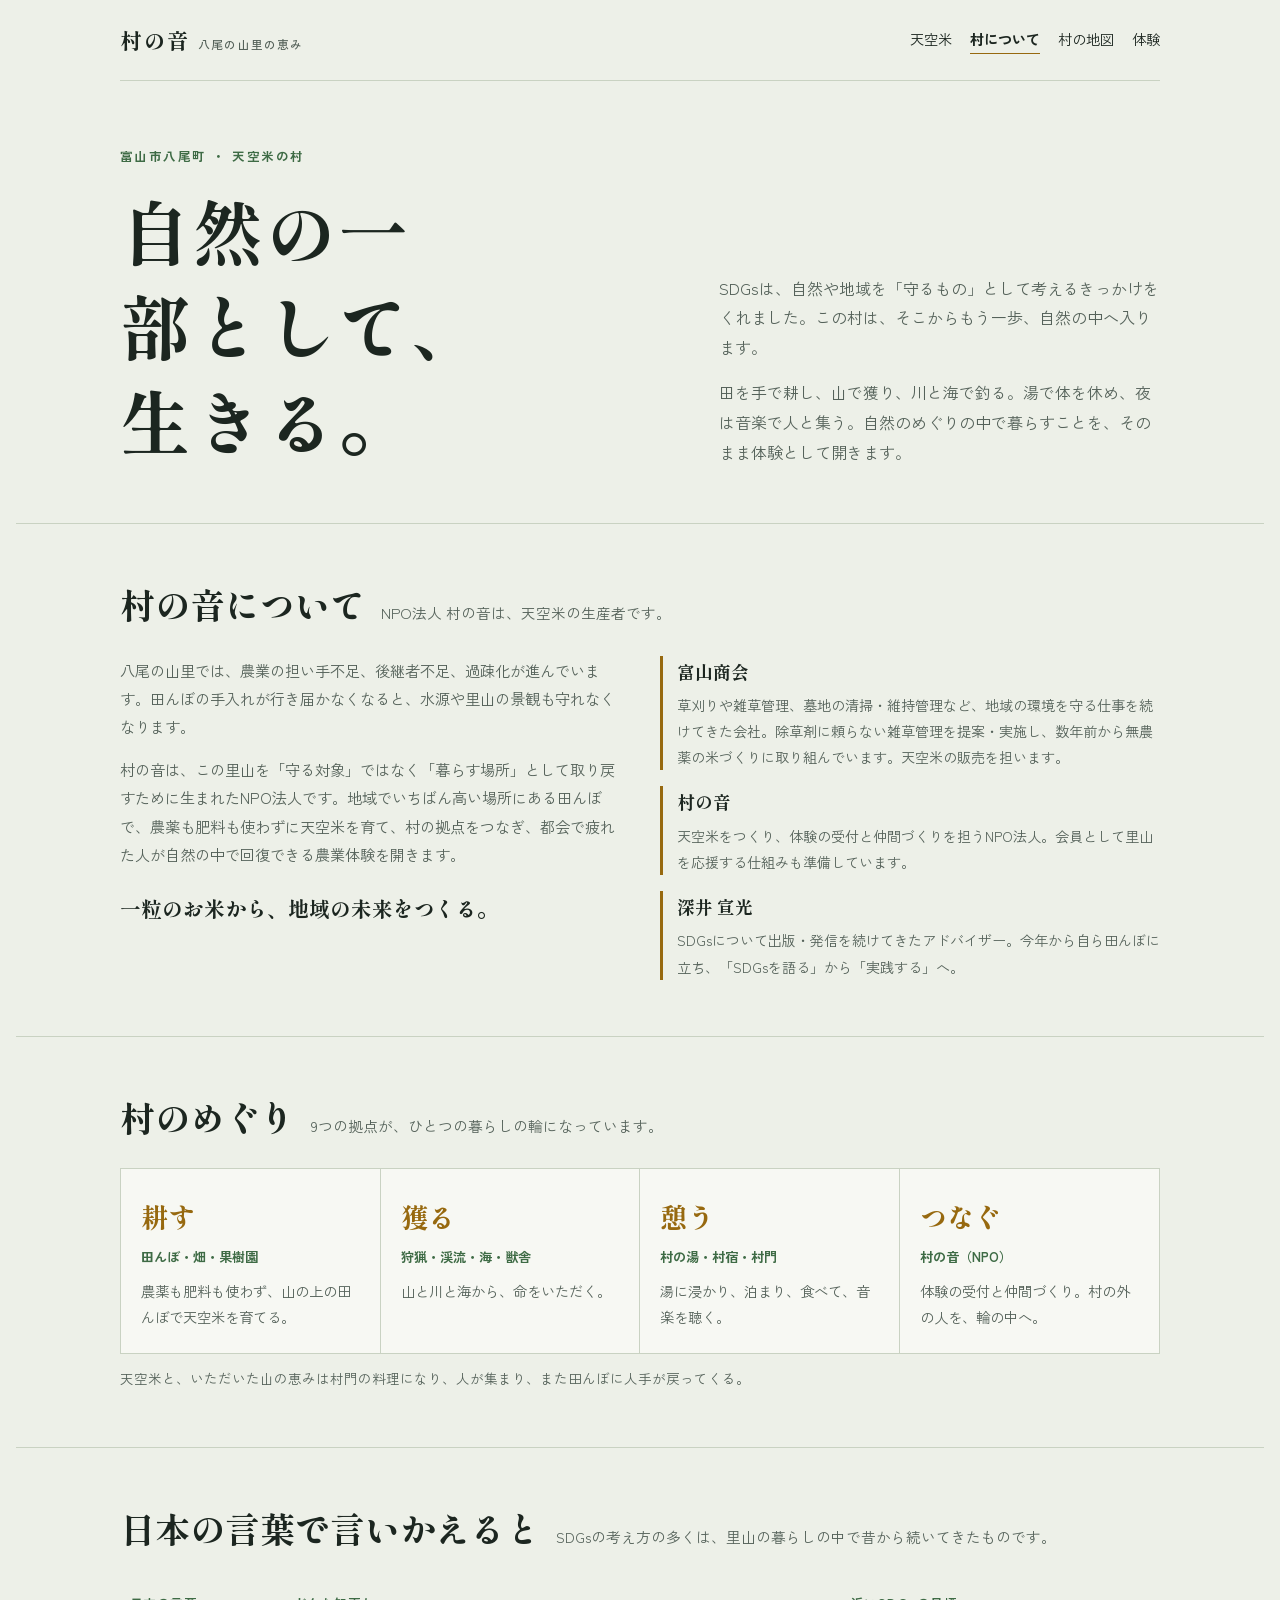
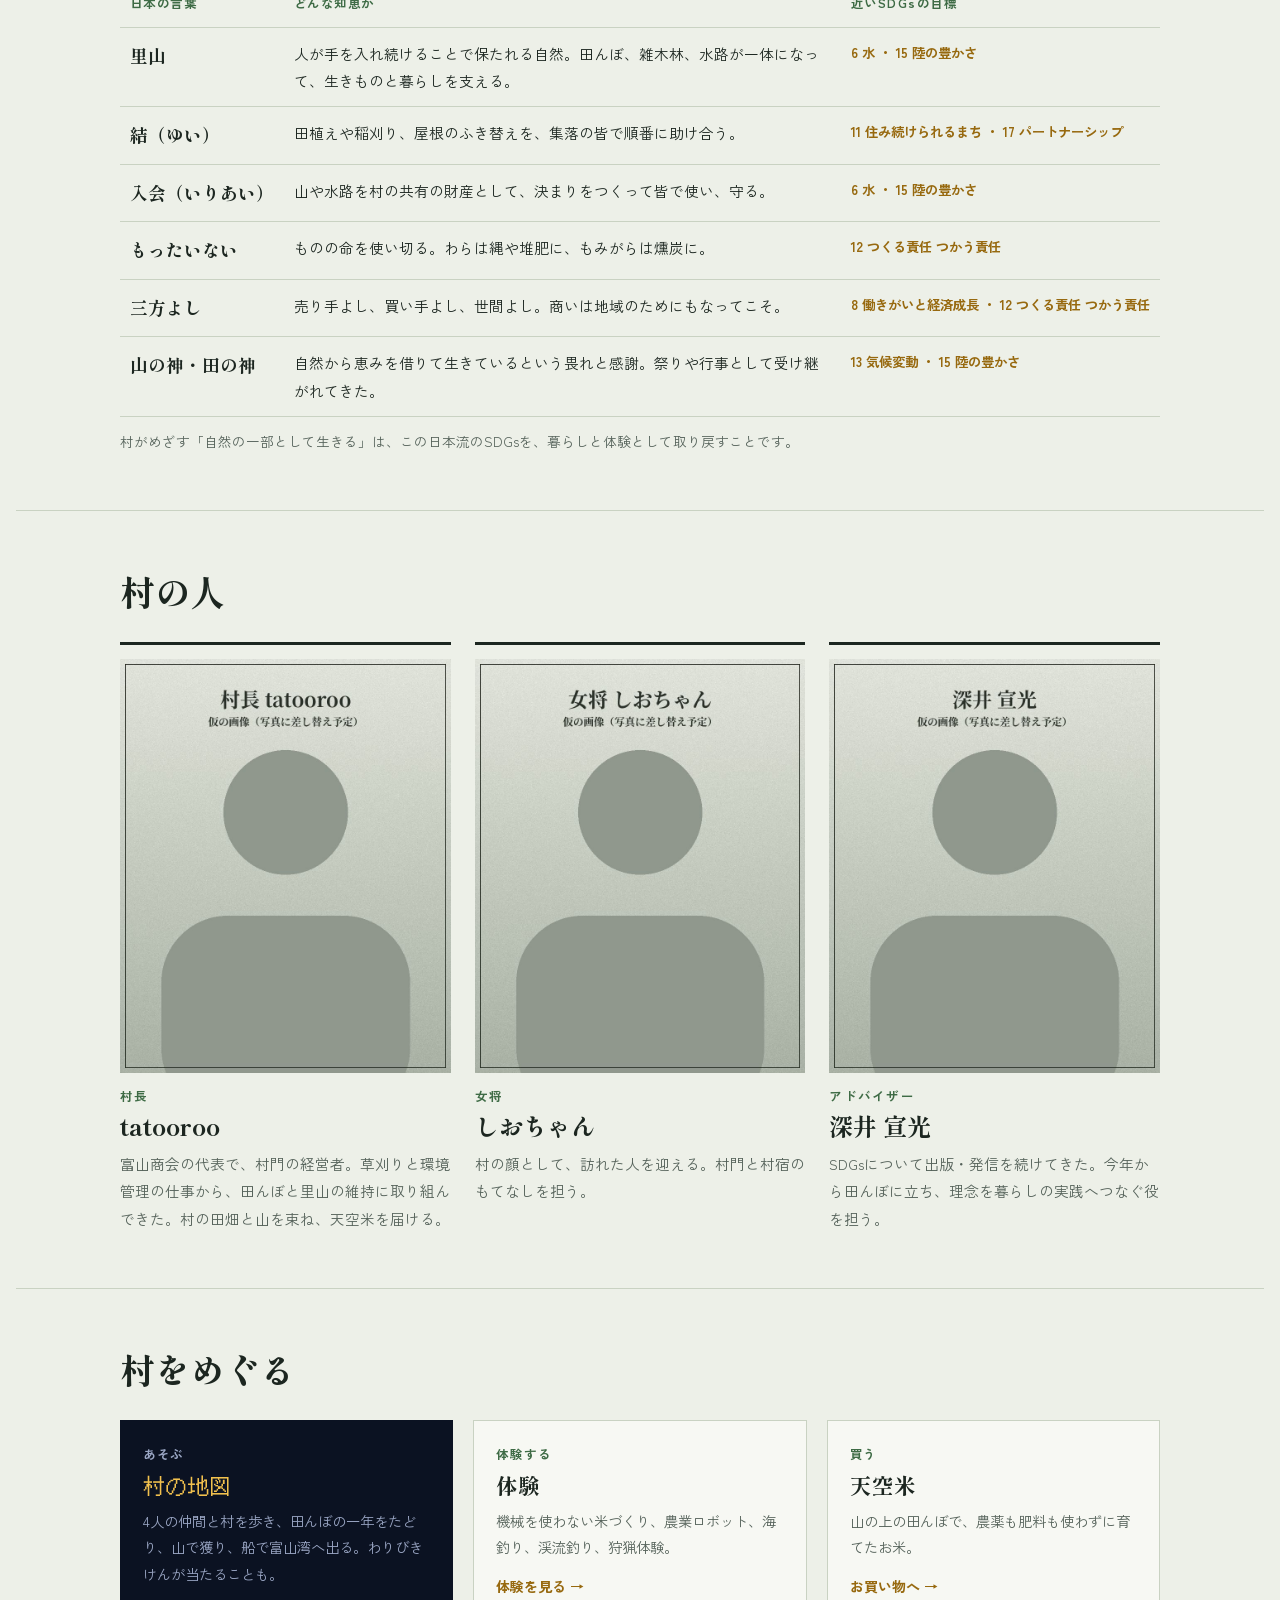
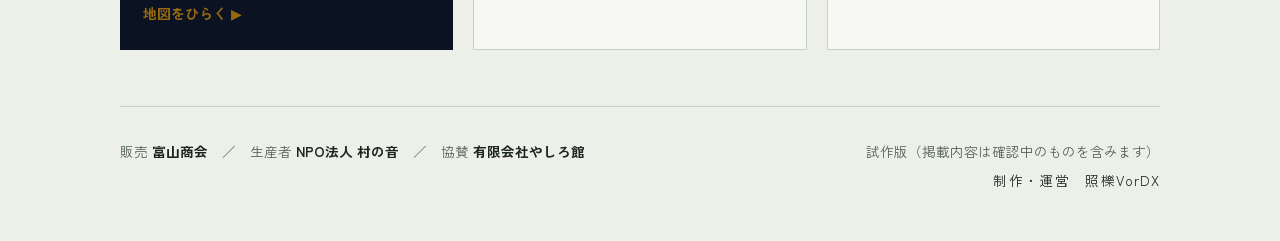
==== about.html @ 4f58e3c4 "Add files via upload" ====
<!doctype html>
<html lang="ja">
<head>
<meta charset="utf-8">
<meta name="robots" content="noindex,nofollow">
<meta name="viewport" content="width=device-width, initial-scale=1, viewport-fit=cover">
<title>村について</title>
<meta name="claude:viewport-fit-sides" content="cover">
<link rel="preconnect" href="https://fonts.googleapis.com">
<link rel="preconnect" href="https://fonts.gstatic.com" crossorigin>
<link rel="stylesheet" href="https://fonts.googleapis.com/css2?family=DotGothic16&family=Shippori+Mincho+B1:wght@600;800&family=Zen+Kaku+Gothic+New:wght@400;500;700&display=swap">
<link rel="stylesheet" href="style.css">
</head>
<body>
<div class="wrap">
  <header class="top">
    <div class="brand"><a href="index.html">村の音<small>八尾の山里の恵み</small></a></div>
    <nav aria-label="サイト内"><a href="index.html">天空米</a><a href="about.html" aria-current="page">村について</a><a href="map.html">村の地図</a><a href="activity.html">体験</a></nav>
  </header>
</div>
<div class="wrap">
  <div class="hero" id="concept">
    <div>
      <div class="eyebrow">富山市八尾町 ・ 天空米の村</div>
      <h1><span class="v">自然の一部として、</span><span class="v">生きる。</span></h1>
    </div>
    <div class="lead">
      <p>SDGsは、自然や地域を「守るもの」として考えるきっかけをくれました。この村は、そこからもう一歩、自然の中へ入ります。</p>
      <p>田を手で耕し、山で獲り、川と海で釣る。湯で体を休め、夜は音楽で人と集う。自然のめぐりの中で暮らすことを、そのまま体験として開きます。</p>
    </div>
  </div>
</div>

<section>
  <div class="wrap">
    <div class="sec-head"><h2>村の音について</h2><p>NPO法人 村の音は、天空米の生産者です。</p></div>
    <div class="oto">
      <div class="oto-text">
        <p>八尾の山里では、農業の担い手不足、後継者不足、過疎化が進んでいます。田んぼの手入れが行き届かなくなると、水源や里山の景観も守れなくなります。</p>
        <p>村の音は、この里山を「守る対象」ではなく「暮らす場所」として取り戻すために生まれたNPO法人です。地域でいちばん高い場所にある田んぼで、農薬も肥料も使わずに天空米を育て、村の拠点をつなぎ、都会で疲れた人が自然の中で回復できる農業体験を開きます。</p>
        <p class="oto-copy">一粒のお米から、地域の未来をつくる。</p>
      </div>
      <dl class="trio">
        <div><dt>富山商会</dt><dd>草刈りや雑草管理、墓地の清掃・維持管理など、地域の環境を守る仕事を続けてきた会社。除草剤に頼らない雑草管理を提案・実施し、数年前から無農薬の米づくりに取り組んでいます。天空米の販売を担います。</dd></div>
        <div><dt>村の音</dt><dd>天空米をつくり、体験の受付と仲間づくりを担うNPO法人。会員として里山を応援する仕組みも準備しています。</dd></div>
        <div><dt>深井 宣光</dt><dd>SDGsについて出版・発信を続けてきたアドバイザー。今年から自ら田んぼに立ち、「SDGsを語る」から「実践する」へ。</dd></div>
      </dl>
    </div>
  </div>
</section>

<section>
  <div class="wrap">
    <div class="sec-head"><h2>村のめぐり</h2><p>9つの拠点が、ひとつの暮らしの輪になっています。</p></div>
    <div class="cycle">
      <div><div class="verb">耕す</div><div class="where">田んぼ・畑・果樹園</div><p>農薬も肥料も使わず、山の上の田んぼで天空米を育てる。</p></div>
      <div><div class="verb">獲る</div><div class="where">狩猟・渓流・海・獣舎</div><p>山と川と海から、命をいただく。</p></div>
      <div><div class="verb">憩う</div><div class="where">村の湯・村宿・村門</div><p>湯に浸かり、泊まり、食べて、音楽を聴く。</p></div>
      <div><div class="verb">つなぐ</div><div class="where">村の音（NPO）</div><p>体験の受付と仲間づくり。村の外の人を、輪の中へ。</p></div>
    </div>
    <p class="cycle-note">天空米と、いただいた山の恵みは村門の料理になり、人が集まり、また田んぼに人手が戻ってくる。</p>
  </div>
</section>

<section>
  <div class="wrap">
    <div class="sec-head"><h2>日本の言葉で言いかえると</h2><p>SDGsの考え方の多くは、里山の暮らしの中で昔から続いてきたものです。</p></div>
    <div class="table-wrap"><table class="wa">
      <thead><tr><th>日本の言葉</th><th>どんな知恵か</th><th>近いSDGsの目標</th></tr></thead>
      <tbody>
        <tr><th>里山</th><td>人が手を入れ続けることで保たれる自然。田んぼ、雑木林、水路が一体になって、生きものと暮らしを支える。</td><td>6 水 ・ 15 陸の豊かさ</td></tr>
        <tr><th>結（ゆい）</th><td>田植えや稲刈り、屋根のふき替えを、集落の皆で順番に助け合う。</td><td>11 住み続けられるまち ・ 17 パートナーシップ</td></tr>
        <tr><th>入会（いりあい）</th><td>山や水路を村の共有の財産として、決まりをつくって皆で使い、守る。</td><td>6 水 ・ 15 陸の豊かさ</td></tr>
        <tr><th>もったいない</th><td>ものの命を使い切る。わらは縄や堆肥に、もみがらは燻炭に。</td><td>12 つくる責任 つかう責任</td></tr>
        <tr><th>三方よし</th><td>売り手よし、買い手よし、世間よし。商いは地域のためにもなってこそ。</td><td>8 働きがいと経済成長 ・ 12 つくる責任 つかう責任</td></tr>
        <tr><th>山の神・田の神</th><td>自然から恵みを借りて生きているという畏れと感謝。祭りや行事として受け継がれてきた。</td><td>13 気候変動 ・ 15 陸の豊かさ</td></tr>
      </tbody>
    </table></div>
    <p class="cycle-note">村がめざす「自然の一部として生きる」は、この日本流のSDGsを、暮らしと体験として取り戻すことです。</p>
  </div>
</section>

<section>
  <div class="wrap">
    <div class="sec-head"><h2>村の人</h2></div>
    <div class="people">
      <div class="person"><img class="pphoto" src="photos/person-sonchou.jpg" alt="村長の写真（仮）" loading="lazy"><div class="role">村長</div><h3>tatooroo</h3><p>富山商会の代表で、村門の経営者。草刈りと環境管理の仕事から、田んぼと里山の維持に取り組んできた。村の田畑と山を束ね、天空米を届ける。</p></div>
      <div class="person"><img class="pphoto" src="photos/person-okami.jpg" alt="女将の写真（仮）" loading="lazy"><div class="role">女将</div><h3>しおちゃん</h3><p>村の顔として、訪れた人を迎える。村門と村宿のもてなしを担う。</p></div>
      <div class="person"><img class="pphoto" src="photos/person-fukai.jpg" alt="アドバイザーの写真（仮）" loading="lazy"><div class="role">アドバイザー</div><h3>深井 宣光</h3><p>SDGsについて出版・発信を続けてきた。今年から田んぼに立ち、理念を暮らしの実践へつなぐ役を担う。</p></div>
    </div>
  </div>
</section>

<section>
  <div class="wrap">
    <div class="sec-head"><h2>村をめぐる</h2></div>
    <div class="next">
      <a class="game" href="map.html"><div class="k">あそぶ</div><h3>村の地図</h3><p>4人の仲間と村を歩き、田んぼの一年をたどり、山で獲り、船で富山湾へ出る。わりびきけんが当たることも。</p><span class="go">地図をひらく ▶</span></a>
      <a href="activity.html"><div class="k">体験する</div><h3>体験</h3><p>機械を使わない米づくり、農業ロボット、海釣り、渓流釣り、狩猟体験。</p><span class="go">体験を見る →</span></a>
      <a href="index.html"><div class="k">買う</div><h3>天空米</h3><p>山の上の田んぼで、農薬も肥料も使わずに育てたお米。</p><span class="go">お買い物へ →</span></a>
    </div>
  </div>
</section>

<div class="wrap">
  <footer>
    <div>販売 <b>富山商会</b>　／　生産者 <b>NPO法人 村の音</b>　／　協賛 <b>有限会社やしろ館</b></div>
    <div class="foot-r">試作版（掲載内容は確認中のものを含みます）<span class="credit">制作・運営　<a href="kanri.html">照櫟VorDX</a></span></div>
  </footer>
</div>
</body>
</html>
---- style.css ----
/* 共通の土台（全ページ） */
*,*::before,*::after{box-sizing:border-box}
:root{padding-top:env(safe-area-inset-top,0px);padding-bottom:env(safe-area-inset-bottom,0px)}
html{color-scheme:light}
body{margin:0}
img{max-width:100%}
[hidden]{display:none!important}
/* Layout: 縦に流れる一枚の読み物。中央に「村の地図」だけを夜のRPG画面として差し込み、周囲は静かな紙面にする */
:root{
  --bg:#EDF0E8; --surface:#F7F8F3; --ink:#1C2620; --muted:#55625A; --line:#C9D2C2;
  --gold:#97690F; --indigo:#2D4C6E; --leaf:#3E6B45; --chip:#E1E7DA;
  --map-bg:#0B1222; --map-ink:#F4F1E4; --map-line:#E9E4D0; --map-dim:#9AA6C4; --map-gold:#F2C14E;
  --f-display:"Shippori Mincho B1","Hiragino Mincho ProN","Yu Mincho",serif;
  --f-body:"Zen Kaku Gothic New","Hiragino Sans","Yu Gothic",system-ui,sans-serif;
  --f-pixel:"DotGothic16","MS Gothic","Osaka-mono",monospace;
}
@media (prefers-color-scheme: dark){:root:not([data-theme="light"]){
  --bg:#111915; --surface:#18221C; --ink:#E5EADF; --muted:#9BA99E; --line:#2D3B32;
  --gold:#E2B653; --indigo:#93B6DA; --leaf:#8EC292; --chip:#223028; color-scheme:dark}}
:root[data-theme="dark"]{
  --bg:#111915; --surface:#18221C; --ink:#E5EADF; --muted:#9BA99E; --line:#2D3B32;
  --gold:#E2B653; --indigo:#93B6DA; --leaf:#8EC292; --chip:#223028; color-scheme:dark}

body{background:var(--bg);color:var(--ink);font-family:var(--f-body);font-size:16px;line-height:1.85;
  padding-left:max(16px,env(safe-area-inset-left,0px));padding-right:max(16px,env(safe-area-inset-right,0px))}
.wrap{max-width:1040px;margin:0 auto}
h1,h2,h3{font-family:var(--f-display);font-weight:800;line-height:1.35;text-wrap:balance;margin:0}
p{margin:0}
a{color:var(--indigo)}
:focus-visible{outline:3px solid var(--gold);outline-offset:2px}

.top{display:flex;justify-content:space-between;align-items:center;gap:16px;flex-wrap:wrap;padding-block:20px;border-bottom:1px solid var(--line)}
.brand{font-family:var(--f-display);font-weight:800;font-size:1.35rem;letter-spacing:.08em}
.brand small{font-family:var(--f-body);font-weight:500;font-size:.72rem;color:var(--muted);letter-spacing:.1em;margin-left:.6em}
.top nav{display:flex;gap:18px;flex-wrap:wrap;font-size:.9rem}
.top nav a{color:var(--ink);text-decoration:none;border-bottom:1px solid transparent}
.top nav a:hover{border-color:var(--gold)}

.hero{display:grid;grid-template-columns:minmax(0,1.25fr) minmax(0,1fr);gap:48px;padding-block:64px 56px;align-items:end}
.eyebrow{font-size:.78rem;letter-spacing:.2em;color:var(--leaf);font-weight:700}
.hero h1{font-size:clamp(2.3rem,6vw,4.4rem);letter-spacing:.04em;margin-top:14px}
.hero h1 .v{display:block}
.hero .lead{color:var(--muted);max-width:34em;font-size:1rem}
.hero .lead p+p{margin-top:1em}

section{padding-block:56px;border-top:1px solid var(--line)}
.sec-head{display:flex;align-items:baseline;gap:16px;flex-wrap:wrap;margin-bottom:28px}
.sec-head h2{font-size:clamp(1.6rem,3.4vw,2.2rem)}
.sec-head p{color:var(--muted);font-size:.92rem}
.cycle{display:grid;grid-template-columns:repeat(4,minmax(0,1fr));border:1px solid var(--line);background:var(--surface)}
.cycle > div{padding:22px 20px;border-right:1px solid var(--line);min-width:0}
.cycle > div:last-child{border-right:0}
.cycle .verb{font-family:var(--f-display);font-weight:800;font-size:1.7rem;color:var(--gold)}
.cycle .where{font-size:.82rem;color:var(--leaf);font-weight:700;margin-top:4px}
.cycle p{font-size:.9rem;color:var(--muted);margin-top:8px}
.cycle-note{font-size:.85rem;color:var(--muted);margin-top:12px}

.people{display:grid;grid-template-columns:repeat(3,minmax(0,1fr));gap:24px}
.person{border-top:3px solid var(--ink);padding-top:14px;min-width:0}
.person .role{font-size:.78rem;letter-spacing:.18em;color:var(--leaf);font-weight:700}
.person h3{font-size:1.5rem;margin-top:2px}
.person p{font-size:.92rem;color:var(--muted);margin-top:8px}

/* ===== RPG map (single-theme by design) ===== */
.map-sec{background:var(--map-bg);color:var(--map-ink);border-top:0;margin-inline:calc(-1 * max(16px,env(safe-area-inset-left,0px)));
  padding-inline:max(16px,env(safe-area-inset-left,0px))}
.map-title{font-family:var(--f-pixel);text-align:center;font-size:clamp(1.3rem,3.4vw,2rem);letter-spacing:.15em;color:var(--map-gold)}
.map-sub{font-family:var(--f-pixel);text-align:center;color:var(--map-dim);font-size:.9rem;margin-top:6px}
.hud{display:flex;justify-content:space-between;align-items:center;gap:10px 16px;flex-wrap:wrap;margin-top:20px;font-family:var(--f-pixel);font-size:.92rem}
.hud .grp{display:flex;align-items:center;gap:14px;flex-wrap:wrap}
.hud button{font-family:var(--f-pixel);font-size:.92rem;background:#05080F;color:var(--map-ink);border:2px solid var(--map-line);border-radius:6px;padding:3px 12px;cursor:pointer}
.hud button[aria-pressed="true"]{background:var(--map-gold);color:#1a1405}
.tickets{display:inline-flex;gap:4px;vertical-align:middle;margin-left:6px}
.tickets i{width:22px;height:14px;border:2px solid var(--map-gold);border-radius:2px;display:inline-block}
.tickets i.on{background:var(--map-gold)}
.cval{color:var(--map-gold);font-weight:400;margin-left:4px;font-variant-numeric:tabular-nums}
.frame{margin-top:12px;border:4px solid var(--map-line);border-radius:8px;padding:4px;background:#000;box-shadow:0 0 0 4px var(--map-bg),0 0 0 6px #44506e}
.stage{position:relative;line-height:0;cursor:crosshair}
.stage canvas{width:100%;height:auto;display:block;image-rendering:pixelated;image-rendering:crisp-edges;border-radius:3px}
.tag{position:absolute;transform:translate(-50%,-100%);font-family:var(--f-pixel);font-size:clamp(9px,1.35vw,14px);line-height:1.2;
  color:var(--map-ink);background:rgba(8,12,26,.86);border:2px solid var(--map-line);border-radius:4px;padding:2px 6px;white-space:nowrap;cursor:pointer}
.tag:hover,.tag[aria-pressed="true"]{background:var(--map-gold);color:#1a1405;border-color:#fff}
.msg-row{display:grid;grid-template-columns:minmax(0,1.6fr) minmax(0,1fr);gap:16px;margin-top:16px}
.win{border:4px double var(--map-line);border-radius:8px;background:#05080F;padding:16px 18px;font-family:var(--f-pixel);min-width:0}
.win.lucky{animation:lucky .9s steps(3) 2}
@keyframes lucky{50%{border-color:var(--map-gold);background:#1a1405}}
.win .who{color:var(--map-gold);font-size:1.05rem;letter-spacing:.08em}
.win .text{margin-top:8px;font-size:1rem;line-height:1.9;min-height:5.7em;white-space:pre-line}
.win .acts{margin-top:10px;color:var(--map-dim);font-size:.92rem}
.win .acts b{color:var(--map-ink);font-weight:400}
.caret{display:inline-block;color:var(--map-gold);animation:blink 1s steps(2) infinite;margin-left:.3em}
@keyframes blink{50%{opacity:0}}
.cmd{list-style:none;margin:0;padding:12px 10px;display:grid;grid-template-columns:repeat(2,minmax(0,1fr));gap:2px 8px}
.cmd button{all:unset;cursor:pointer;display:block;font-family:var(--f-pixel);font-size:.95rem;color:var(--map-ink);padding:3px 4px 3px 1.4em;position:relative;white-space:nowrap;overflow:hidden;text-overflow:ellipsis}
.cmd button::before{content:"▶";position:absolute;left:2px;color:var(--map-gold);opacity:0}
.cmd button:hover::before,.cmd button[aria-pressed="true"]::before,.cmd button:focus-visible::before{opacity:1}
.cmd button:focus-visible{outline:2px solid var(--map-gold)}
.zukan{grid-column:1/-1}
.zukan .cols{display:grid;grid-template-columns:repeat(3,minmax(0,1fr));gap:16px;margin-top:8px}
.zukan h4{margin:0;font-weight:400;color:var(--map-gold);font-size:.95rem}
.zukan h4 small{color:var(--map-dim);font-size:.85rem;margin-left:6px}
.zukan ul{list-style:none;margin:6px 0 0;padding:0;display:flex;flex-wrap:wrap;gap:4px 12px;font-size:.88rem}
.zukan li.no{color:#4f5a78}
.zukan li b{font-weight:400;color:var(--map-gold)}
.map-foot{font-family:var(--f-pixel);color:var(--map-dim);font-size:.8rem;margin-top:12px;text-align:center}

.rice{display:grid;grid-template-columns:minmax(0,1fr) minmax(0,1.5fr);gap:40px;align-items:start}
.rice h3,.act h3{font-size:1.35rem}
.rice .intro p{color:var(--muted);font-size:.95rem;margin-top:10px}
.steps{list-style:none;margin:0;padding:0;display:grid;grid-template-columns:repeat(5,minmax(0,1fr));border:1px solid var(--line);background:var(--surface)}
.steps li{padding:16px 12px;border-right:1px solid var(--line);min-width:0}
.steps li:last-child{border-right:0}
.steps .n{font-family:var(--f-display);font-weight:800;color:var(--gold);font-size:.9rem}
.steps .w{font-family:var(--f-display);font-weight:800;font-size:1.2rem;display:block}
.steps .m{font-size:.8rem;color:var(--muted)}
.steps-note{font-size:.82rem;color:var(--muted);margin-top:8px}
.acts-grid{display:grid;grid-template-columns:repeat(2,minmax(0,1fr));gap:28px 40px;margin-top:44px}
.act{min-width:0;padding-top:14px;border-top:1px solid var(--ink)}
.act .place{font-size:.78rem;letter-spacing:.14em;color:var(--leaf);font-weight:700}
.act p{color:var(--muted);font-size:.93rem;margin-top:6px}
.fine{font-size:.8rem;margin-top:8px;color:var(--muted);border-left:2px solid var(--line);padding-left:10px}

.shop-grid{display:grid;grid-template-columns:minmax(0,2fr) minmax(0,1fr);gap:24px;align-items:start}
.shop{display:grid;grid-template-columns:repeat(2,minmax(0,1fr));gap:20px}
.item{background:var(--surface);border:1px solid var(--line);padding:22px;min-width:0}
.item .kind{font-size:.78rem;letter-spacing:.14em;color:var(--leaf);font-weight:700}
.item h3{font-size:1.5rem}
.item .origin{color:var(--muted);font-size:.88rem;margin-top:6px}
.chips{display:flex;flex-wrap:wrap;gap:6px;margin-top:12px}
.chips span{font-size:.76rem;background:var(--chip);padding:2px 10px;border-radius:999px}
.prices{width:100%;border-collapse:collapse;margin-top:14px;font-variant-numeric:tabular-nums}
.prices td{padding:6px 0;border-bottom:1px solid var(--line);vertical-align:middle}
.prices td:nth-child(2){text-align:right;font-weight:700;padding-right:10px}
.prices td:last-child{text-align:right;width:1%}
.add{font:inherit;font-size:.8rem;font-weight:700;background:var(--ink);color:var(--bg);border:0;padding:4px 10px;cursor:pointer;white-space:nowrap}
.add:hover{background:var(--leaf)}
.ext{font-size:.8rem;color:var(--muted);margin-top:12px}
.cart{border:2px solid var(--ink);padding:20px;background:var(--surface);position:sticky;top:calc(env(safe-area-inset-top,0px) + 12px);min-width:0}
.cart h3{font-size:1.25rem}
.cart ul{list-style:none;margin:12px 0 0;padding:0;font-size:.88rem}
.cart li{display:flex;justify-content:space-between;align-items:center;gap:8px;padding:6px 0;border-bottom:1px dashed var(--line)}
.cart li .q{display:flex;align-items:center;gap:6px;font-variant-numeric:tabular-nums}
.cart li button{font:inherit;width:24px;height:24px;border:1px solid var(--ink);background:transparent;color:var(--ink);cursor:pointer;line-height:1}
.cart .empty{color:var(--muted);font-size:.88rem;margin-top:12px}
.sum{width:100%;border-collapse:collapse;margin-top:12px;font-variant-numeric:tabular-nums;font-size:.92rem}
.sum td{padding:4px 0}
.sum td:last-child{text-align:right}
.sum .disc td{color:var(--leaf);font-weight:700}
.sum .total td{border-top:2px solid var(--ink);padding-top:8px;font-weight:700;font-size:1.1rem}
.checkout{display:block;width:100%;margin-top:14px;font:inherit;font-weight:700;padding:10px;background:var(--line);color:var(--muted);border:0;cursor:not-allowed}

footer{border-top:1px solid var(--line);padding-block:32px 48px;font-size:.85rem;color:var(--muted);display:flex;justify-content:space-between;gap:16px;flex-wrap:wrap}
footer b{color:var(--ink)}

@media (max-width:900px){ .shop-grid{grid-template-columns:1fr} .cart{position:static} }
@media (max-width:760px){
  .hero{grid-template-columns:1fr;gap:24px;padding-block:44px 40px}
  .cycle{grid-template-columns:repeat(2,minmax(0,1fr))}
  .cycle > div:nth-child(2){border-right:0}
  .cycle > div:nth-child(-n+2){border-bottom:1px solid var(--line)}
  .people,.shop,.acts-grid,.rice,.zukan .cols{grid-template-columns:1fr}
  .msg-row{grid-template-columns:1fr}
  .steps{grid-template-columns:1fr}
  .steps li{border-right:0;border-bottom:1px solid var(--line);display:flex;gap:12px;align-items:baseline}
  .steps li:last-child{border-bottom:0}
}
@media (max-width:520px){ .tag{padding:1px 3px;border-width:1px} }
@media (prefers-reduced-motion: reduce){ .caret,.win.lucky{animation:none} }
/* ページ分割で追加 */
.top nav a[aria-current="page"]{border-color:var(--gold);font-weight:700}
.brand a{color:inherit;text-decoration:none}
.page-map{background:var(--map-bg)}
.page-map .top{border-color:#2a3550}
.page-map .top, .page-map .top nav a, .page-map .brand{color:var(--map-ink)}
.page-map .brand small{color:var(--map-dim)}
.page-map footer{border-color:#2a3550;color:var(--map-dim)}
.page-map footer b{color:var(--map-ink)}
.hudlink{color:var(--map-gold);margin-left:10px;text-decoration:none;border-bottom:1px dashed var(--map-gold)}
.next{display:grid;grid-template-columns:repeat(3,minmax(0,1fr));gap:20px}
.next a{display:block;text-decoration:none;color:var(--ink);background:var(--surface);border:1px solid var(--line);padding:22px;min-width:0;transition:border-color .2s}
.next a:hover{border-color:var(--ink)}
.next .k{font-size:.78rem;letter-spacing:.14em;color:var(--leaf);font-weight:700}
.next h3{font-size:1.35rem;margin-top:4px}
.next p{font-size:.9rem;color:var(--muted);margin-top:8px}
.next .go{display:inline-block;margin-top:12px;font-weight:700;font-size:.88rem;color:var(--gold)}
.next a.game{background:var(--map-bg);border-color:var(--map-bg);color:var(--map-ink)}
.next a.game h3{font-family:var(--f-pixel);font-weight:400;color:var(--map-gold)}
.next a.game p{color:var(--map-dim)} .next a.game .k{color:var(--map-dim)}
.page-head{padding-block:48px 8px}
.page-head h1{font-size:clamp(2rem,5vw,3rem)}
.page-head p{color:var(--muted);margin-top:8px;max-width:40em}
.cart-note{font-size:.85rem;margin-top:10px}
@media (max-width:760px){ .next{grid-template-columns:1fr} }

.steps .sub{display:block;font-size:.72rem;line-height:1.65;color:var(--leaf);margin-top:8px;padding-top:6px;border-top:1px dashed var(--line)}
.foot-r{text-align:right;margin-left:auto}
.credit{display:block;margin-top:4px;color:var(--ink);letter-spacing:.1em}
.page-map .credit{color:var(--map-ink)}
@media (max-width:760px){ .steps li{flex-wrap:wrap} .steps .sub{flex-basis:100%} }
.steps .sub > span{display:block;margin-top:4px}
.steps .sub i{display:block;font-style:normal;color:var(--muted)}
.page-head{margin-bottom:24px}

/* 天空米トップ */
.shop-hero{display:grid;grid-template-columns:minmax(0,1fr) minmax(0,1.15fr);gap:40px;align-items:center;padding-block:40px 48px}
.shop-hero h1{font-size:clamp(3.4rem,9vw,6.2rem);letter-spacing:.14em;margin-top:10px}
.sh-lead{color:var(--muted);margin-top:18px;max-width:30em}
.hero-links{display:flex;gap:8px 18px;flex-wrap:wrap;font-size:.9rem;margin-top:18px}
.sh-photo{margin:0;min-width:0}
.sh-photo img{display:block;width:100%;height:auto;border-radius:4px}
.sh-photo figcaption{font-size:.75rem;color:var(--muted);margin-top:6px;text-align:right}
.plines{display:grid;gap:40px;min-width:0}
.pline-head h3{font-size:1.5rem}
.pline-head p{color:var(--muted);font-size:.9rem;margin-top:6px;max-width:42em}
.pcards{display:grid;grid-template-columns:repeat(4,minmax(0,1fr));gap:12px;margin-top:16px}
.pcard{background:var(--surface);border:1px solid var(--line);display:flex;flex-direction:column;min-width:0}
.pimg{aspect-ratio:9/10;display:flex;align-items:flex-end;justify-content:center;background:#ECE8DE;overflow:hidden}
.pimg img{display:block;width:100%;height:auto;max-width:100%;transform-origin:50% 92%}
.pimg.s1 img{transform:scale(.62)} .pimg.s2 img{transform:scale(.74)} .pimg.s3 img{transform:scale(.88)} .pimg.s4 img{transform:scale(1)}
.pbody{padding:12px;display:flex;flex-direction:column;gap:2px;flex:1}
.psize{font-family:var(--f-display);font-weight:800;font-size:1.15rem}
.pname{font-size:.76rem;color:var(--muted)}
.pprice{font-weight:700;font-variant-numeric:tabular-nums;margin-top:6px}
.tmp{font-size:.68rem;font-weight:700;border:1px solid var(--gold);color:var(--gold);padding:0 5px;margin-left:6px;vertical-align:2px}
.pcard .add{margin-top:auto;width:100%;padding:8px 6px}
.pbody .pprice + .add{margin-top:10px}
@media (max-width:1100px){ .pcards{grid-template-columns:repeat(2,minmax(0,1fr))} }
@media (max-width:760px){ .shop-hero{grid-template-columns:1fr;gap:24px} }

/* 2026-11-09 追加 */
a.checkout{display:block;text-align:center;text-decoration:none;background:var(--ink);color:var(--bg);cursor:pointer}
a.checkout[aria-disabled="true"]{background:var(--line);color:var(--muted);cursor:not-allowed}
.tanbo-sec{border-top:0;padding-top:8px}
.tanbo{display:grid;grid-template-columns:minmax(0,1.1fr) minmax(0,1fr);gap:40px;align-items:center}
.tanbo-photo{margin:0;min-width:0}
.tanbo-photo img{display:block;width:100%;height:auto;border-radius:4px}
.tanbo-photo figcaption{font-size:.78rem;color:var(--muted);margin-top:6px}
.tanbo-text h2{font-size:clamp(1.4rem,3vw,1.9rem);margin-top:6px}
.points{list-style:none;padding:0;margin:16px 0 0;display:grid;gap:10px}
.points li{font-size:.93rem;color:var(--muted);padding-left:4.2em;position:relative}
.points b{position:absolute;left:0;color:var(--leaf);font-size:.82rem;letter-spacing:.1em}
.tanbo-note{font-size:.88rem;margin-top:16px}
.rice-wide{grid-template-columns:1fr;gap:20px}
.rice-wide .intro p{max-width:46em}
.steps-photo li{display:flex;flex-direction:column;padding:0 0 14px}
.steps-photo li > span{padding-inline:12px}
.simg{display:block;width:100%;aspect-ratio:4/3;object-fit:cover;margin-bottom:10px;max-width:100%}
.steps .cap{font-size:.76rem;color:var(--muted);margin-top:2px}
.aimg{display:block;width:100%;aspect-ratio:3/2;object-fit:cover;margin-bottom:12px;max-width:100%}
.oto{display:grid;grid-template-columns:minmax(0,1fr) minmax(0,1fr);gap:40px;align-items:start}
.oto-text p{color:var(--muted);font-size:.95rem}
.oto-text p+p{margin-top:1em}
.oto-text .oto-copy{font-family:var(--f-display);font-weight:800;font-size:1.3rem;color:var(--ink)}
.trio{margin:0;display:grid;gap:16px}
.trio div{border-left:3px solid var(--gold);padding-left:14px}
.trio dt{font-family:var(--f-display);font-weight:800;font-size:1.1rem}
.trio dd{margin:4px 0 0;font-size:.88rem;color:var(--muted)}
.table-wrap{overflow-x:auto}
.wa{width:100%;border-collapse:collapse;font-size:.92rem;min-width:560px}
.wa th,.wa td{text-align:left;padding:12px 10px;border-bottom:1px solid var(--line);vertical-align:top}
.wa thead th{font-size:.78rem;letter-spacing:.12em;color:var(--leaf)}
.wa tbody th{font-family:var(--f-display);font-weight:800;font-size:1.1rem;white-space:nowrap}
.wa td:last-child{color:var(--gold);font-weight:700;font-size:.84rem;white-space:nowrap}
.pphoto{display:block;width:100%;aspect-ratio:4/5;object-fit:cover;margin-bottom:12px;max-width:100%}
.person .more{display:inline-block;margin-left:6px}
.profile{display:grid;grid-template-columns:minmax(0,320px) minmax(0,1fr);gap:40px;align-items:end;padding-top:16px}
.pf-photo{width:100%;aspect-ratio:4/5;object-fit:cover;display:block}
.pf-text h1{font-size:clamp(2.2rem,5vw,3.2rem);margin-top:6px}
.pf-lead{font-family:var(--f-display);font-weight:800;font-size:1.25rem;color:var(--gold);margin-top:8px}
.pf-text p:last-child{color:var(--muted);margin-top:12px;max-width:36em}
.pf-cols{display:grid;grid-template-columns:minmax(0,1fr) minmax(0,1.2fr);gap:48px}
.pf-h{font-size:1.3rem;margin:0 0 12px}
.pf-cols > div > .pf-h:not(:first-child){margin-top:32px}
.pf-list{margin:0;padding-left:1.2em;color:var(--muted);font-size:.92rem;display:grid;gap:6px}
.claims{margin:0;display:grid;gap:16px}
.claims dt{font-weight:700}
.claims dd{margin:4px 0 0;color:var(--muted);font-size:.92rem}
.pf-p{color:var(--muted);font-size:.93rem;margin-top:8px}
.co-grid{display:grid;grid-template-columns:minmax(0,1.5fr) minmax(0,1fr);gap:32px;align-items:start}
.co-form fieldset{border:1px solid var(--line);background:var(--surface);padding:18px 20px 20px;margin:0 0 18px;display:grid;gap:4px}
.co-form legend{font-family:var(--f-display);font-weight:800;font-size:1.1rem;padding:0 6px}
.co-form label{font-size:.85rem;font-weight:700;margin-top:10px}
.co-form .req{font-size:.7rem;color:#fff;background:var(--leaf);padding:1px 6px;margin-left:8px;font-weight:700}
.co-form input,.co-form select,.co-form textarea{font:inherit;font-size:.95rem;padding:9px 10px;border:1px solid var(--line);background:var(--bg);color:var(--ink);width:100%}
.co-form input.bad{border-color:#c0392b;outline:1px solid #c0392b}
.co-form .radio{display:flex;align-items:baseline;gap:8px;flex-wrap:wrap;font-weight:500;font-size:.95rem}
.co-form .radio input{width:auto}
.co-form .radio small{flex-basis:100%;padding-left:1.6em;color:var(--muted);font-weight:400;font-size:.8rem}
.co-err{color:#c0392b;font-weight:700;font-size:.9rem}
.co-submit{font:inherit;font-weight:700;font-size:1.05rem;width:100%;padding:14px;background:var(--ink);color:var(--bg);border:0;cursor:pointer}
.co-submit:hover{background:var(--leaf)}
.co-sum li span:last-child{font-variant-numeric:tabular-nums;white-space:nowrap}
.co-done{border:2px solid var(--ink);background:var(--surface);padding:32px;max-width:40em}
.co-done h2{font-size:1.6rem}
.co-done p{margin-top:10px}
@media (max-width:900px){ .co-grid{grid-template-columns:1fr} }
@media (max-width:760px){
  .tanbo,.oto,.profile,.pf-cols{grid-template-columns:1fr}
  .profile{gap:20px}
  .steps-photo{grid-template-columns:repeat(2,minmax(0,1fr))}
  .steps-photo li{display:flex;border-bottom:1px solid var(--line)}
  .steps-photo li:nth-child(odd){border-right:1px solid var(--line)}
}
@media (max-width:760px){ .steps-photo li{align-items:stretch;flex-wrap:nowrap;gap:0} .steps-photo li > span{min-width:0} .steps-photo .sub{flex-basis:auto} }

/* 運営レポート */
.credit a{color:inherit;text-decoration:none}
.credit a:hover{text-decoration:underline}
.kpis{display:grid;grid-template-columns:repeat(5,minmax(0,1fr));border:1px solid var(--line);background:var(--surface);margin-bottom:20px}
.kpis > div{padding:14px 16px;border-right:1px solid var(--line);min-width:0;display:flex;flex-direction:column;gap:4px}
.kpis > div:last-child{border-right:0}
.kl{font-size:.75rem;color:var(--muted);letter-spacing:.06em}
.kpis b{font-size:1.35rem;font-variant-numeric:tabular-nums}
.kpis select{font:inherit;padding:4px 6px;border:1px solid var(--line);background:var(--bg);color:var(--ink)}
.feeval{color:var(--gold)}
.orders{width:100%;border-collapse:collapse;font-size:.86rem;min-width:820px}
.orders th,.orders td{padding:9px 8px;border-bottom:1px solid var(--line);text-align:left;vertical-align:top}
.orders thead th{font-size:.75rem;color:var(--leaf);letter-spacing:.08em}
.orders td.n{text-align:right;font-variant-numeric:tabular-nums;white-space:nowrap}
.rules{margin-top:36px;max-width:46em}
.rules h2{font-size:1.3rem}
.rules ul{color:var(--muted);font-size:.92rem;display:grid;gap:6px;padding-left:1.2em}
.rules b{color:var(--ink)}
@media (max-width:900px){ .kpis{grid-template-columns:repeat(2,minmax(0,1fr))} .kpis > div{border-bottom:1px solid var(--line)} }

.newsbar{margin-top:16px;display:flex;flex-direction:column;gap:2px;font-size:.88rem;border-left:3px solid var(--leaf);padding:4px 0 4px 12px}
.newsbar b{font-size:.74rem;letter-spacing:.14em;color:var(--leaf)}
.pcard.soldout .pimg{opacity:.45}
.pcard .add:disabled{background:var(--line);color:var(--muted);cursor:not-allowed}
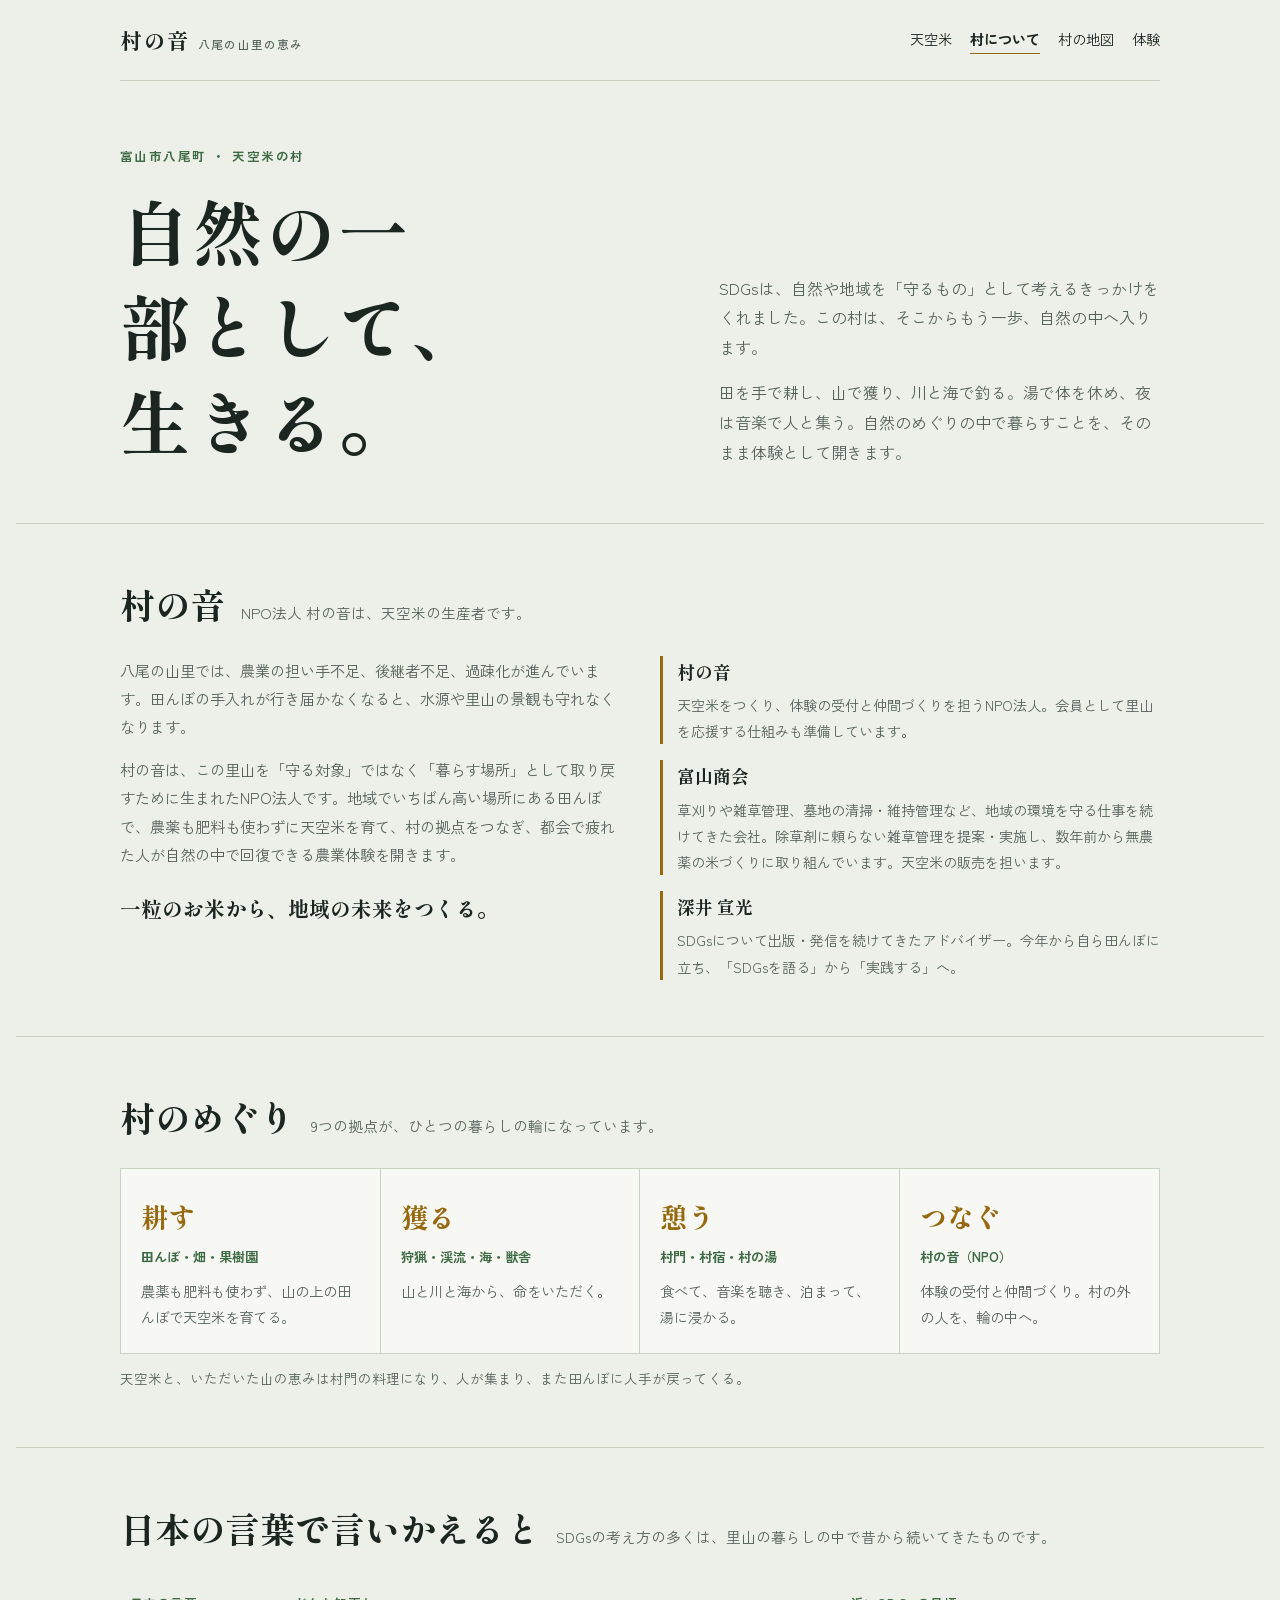
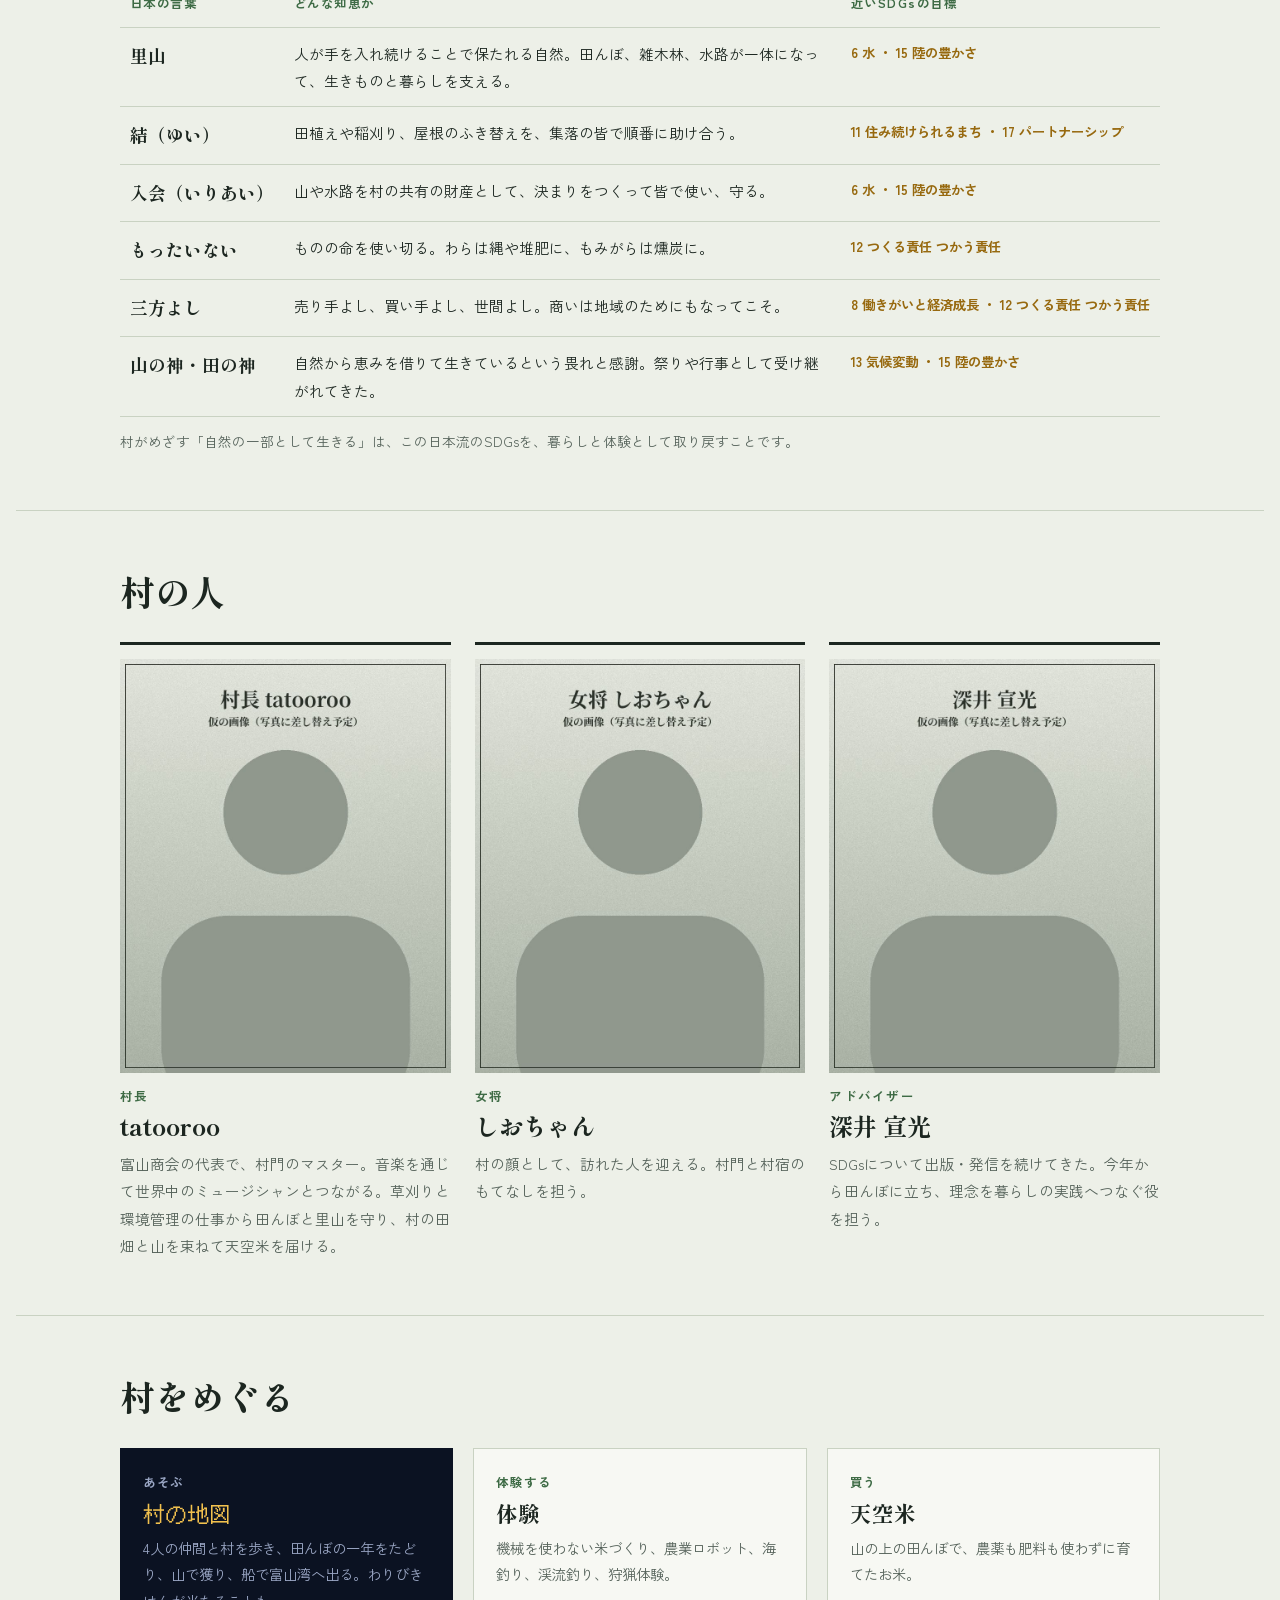
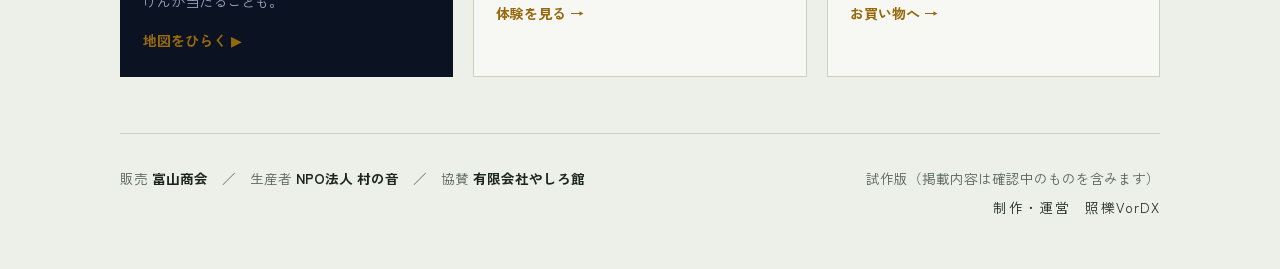
==== commit d22dc55d: "体験・村について・お問い合わせなどを更新 - 体験：村門 音楽ライブ、食べる（新嘗祭・天空米の食べ比べ、餅つき）を追加。渓流釣りと富山湾を一つに、狩猟体験を最後に - 行事の時期を名前の横に並べる、稲" ====
--- a/about.html
+++ b/about.html
@@ -33,7 +33,7 @@
 
 <section>
   <div class="wrap">
-    <div class="sec-head"><h2>村の音について</h2><p>NPO法人 村の音は、天空米の生産者です。</p></div>
+    <div class="sec-head"><h2>村の音</h2><p>NPO法人 村の音は、天空米の生産者です。</p></div>
     <div class="oto">
       <div class="oto-text">
         <p>八尾の山里では、農業の担い手不足、後継者不足、過疎化が進んでいます。田んぼの手入れが行き届かなくなると、水源や里山の景観も守れなくなります。</p>
@@ -41,8 +41,8 @@
         <p class="oto-copy">一粒のお米から、地域の未来をつくる。</p>
       </div>
       <dl class="trio">
+        <div><dt>村の音</dt><dd>天空米をつくり、体験の受付と仲間づくりを担うNPO法人。会員として里山を応援する仕組みも準備しています。</dd></div>
         <div><dt>富山商会</dt><dd>草刈りや雑草管理、墓地の清掃・維持管理など、地域の環境を守る仕事を続けてきた会社。除草剤に頼らない雑草管理を提案・実施し、数年前から無農薬の米づくりに取り組んでいます。天空米の販売を担います。</dd></div>
-        <div><dt>村の音</dt><dd>天空米をつくり、体験の受付と仲間づくりを担うNPO法人。会員として里山を応援する仕組みも準備しています。</dd></div>
         <div><dt>深井 宣光</dt><dd>SDGsについて出版・発信を続けてきたアドバイザー。今年から自ら田んぼに立ち、「SDGsを語る」から「実践する」へ。</dd></div>
       </dl>
     </div>
@@ -55,7 +55,7 @@
     <div class="cycle">
       <div><div class="verb">耕す</div><div class="where">田んぼ・畑・果樹園</div><p>農薬も肥料も使わず、山の上の田んぼで天空米を育てる。</p></div>
       <div><div class="verb">獲る</div><div class="where">狩猟・渓流・海・獣舎</div><p>山と川と海から、命をいただく。</p></div>
-      <div><div class="verb">憩う</div><div class="where">村の湯・村宿・村門</div><p>湯に浸かり、泊まり、食べて、音楽を聴く。</p></div>
+      <div><div class="verb">憩う</div><div class="where">村門・村宿・村の湯</div><p>食べて、音楽を聴き、泊まって、湯に浸かる。</p></div>
       <div><div class="verb">つなぐ</div><div class="where">村の音（NPO）</div><p>体験の受付と仲間づくり。村の外の人を、輪の中へ。</p></div>
     </div>
     <p class="cycle-note">天空米と、いただいた山の恵みは村門の料理になり、人が集まり、また田んぼに人手が戻ってくる。</p>
@@ -84,7 +84,7 @@
   <div class="wrap">
     <div class="sec-head"><h2>村の人</h2></div>
     <div class="people">
-      <div class="person"><img class="pphoto" src="photos/person-sonchou.jpg" alt="村長の写真（仮）" loading="lazy"><div class="role">村長</div><h3>tatooroo</h3><p>富山商会の代表で、村門の経営者。草刈りと環境管理の仕事から、田んぼと里山の維持に取り組んできた。村の田畑と山を束ね、天空米を届ける。</p></div>
+      <div class="person"><img class="pphoto" src="photos/person-sonchou.jpg" alt="村長の写真（仮）" loading="lazy"><div class="role">村長</div><h3>tatooroo</h3><p>富山商会の代表で、村門のマスター。音楽を通じて世界中のミュージシャンとつながる。草刈りと環境管理の仕事から田んぼと里山を守り、村の田畑と山を束ねて天空米を届ける。</p></div>
       <div class="person"><img class="pphoto" src="photos/person-okami.jpg" alt="女将の写真（仮）" loading="lazy"><div class="role">女将</div><h3>しおちゃん</h3><p>村の顔として、訪れた人を迎える。村門と村宿のもてなしを担う。</p></div>
       <div class="person"><img class="pphoto" src="photos/person-fukai.jpg" alt="アドバイザーの写真（仮）" loading="lazy"><div class="role">アドバイザー</div><h3>深井 宣光</h3><p>SDGsについて出版・発信を続けてきた。今年から田んぼに立ち、理念を暮らしの実践へつなぐ役を担う。</p></div>
     </div>
--- a/style.css
+++ b/style.css
@@ -14,12 +14,7 @@
   --f-body:"Zen Kaku Gothic New","Hiragino Sans","Yu Gothic",system-ui,sans-serif;
   --f-pixel:"DotGothic16","MS Gothic","Osaka-mono",monospace;
 }
-@media (prefers-color-scheme: dark){:root:not([data-theme="light"]){
-  --bg:#111915; --surface:#18221C; --ink:#E5EADF; --muted:#9BA99E; --line:#2D3B32;
-  --gold:#E2B653; --indigo:#93B6DA; --leaf:#8EC292; --chip:#223028; color-scheme:dark}}
-:root[data-theme="dark"]{
-  --bg:#111915; --surface:#18221C; --ink:#E5EADF; --muted:#9BA99E; --line:#2D3B32;
-  --gold:#E2B653; --indigo:#93B6DA; --leaf:#8EC292; --chip:#223028; color-scheme:dark}
+/* 販売サイトは明るい配色に固定（写真・ラベルに合わせる）。村の地図だけは別の暗い配色 */
 
 body{background:var(--bg);color:var(--ink);font-family:var(--f-body);font-size:16px;line-height:1.85;
   padding-left:max(16px,env(safe-area-inset-left,0px));padding-right:max(16px,env(safe-area-inset-right,0px))}
@@ -327,3 +322,23 @@
 .newsbar b{font-size:.74rem;letter-spacing:.14em;color:var(--leaf)}
 .pcard.soldout .pimg{opacity:.45}
 .pcard .add:disabled{background:var(--line);color:var(--muted);cursor:not-allowed}
+
+/* 行事名と時期を横並びに */
+.steps .sub > span{display:flex;flex-wrap:wrap;gap:0 .5em;align-items:baseline}
+.steps .sub i{display:inline;font-style:normal;color:var(--muted)}
+.act ul.mini{margin:8px 0 0;padding-left:1.1em;color:var(--muted);font-size:.9rem}
+.act ul.mini b{color:var(--ink);font-weight:700}
+/* お問い合わせ */
+.logo-btn{all:unset;cursor:pointer;display:block}
+.logo-btn:focus-visible{outline:3px solid var(--gold);outline-offset:4px}
+.logo-btn .hint{display:block;font-family:var(--f-body);font-size:.78rem;font-weight:500;color:var(--leaf);letter-spacing:.06em;margin-top:2px}
+.modal{position:fixed;inset:0;background:rgba(20,28,22,.55);display:flex;align-items:center;justify-content:center;z-index:30;padding:16px}
+.modal[hidden]{display:none!important}
+.mbox{background:var(--surface);color:var(--ink);width:min(520px,100%);max-height:calc(100vh - 32px);overflow:auto;padding:24px;border:1px solid var(--line)}
+.mbox h2{font-size:1.4rem}
+.mbox p.lead{color:var(--muted);font-size:.88rem;margin-top:6px}
+.mbox label{display:block;font-size:.85rem;font-weight:700;margin-top:12px}
+.mbox input,.mbox select,.mbox textarea{font:inherit;font-size:.95rem;width:100%;padding:9px 10px;border:1px solid var(--line);background:var(--bg);color:var(--ink);margin-top:4px}
+.mbox .row{display:flex;gap:8px;justify-content:flex-end;margin-top:16px;flex-wrap:wrap}
+.mbox .bad{border-color:#b03a2e}
+.k-btn{font:inherit;font-size:.85rem;font-weight:700;border:1px solid var(--ink);background:transparent;color:var(--ink);padding:6px 12px;cursor:pointer}
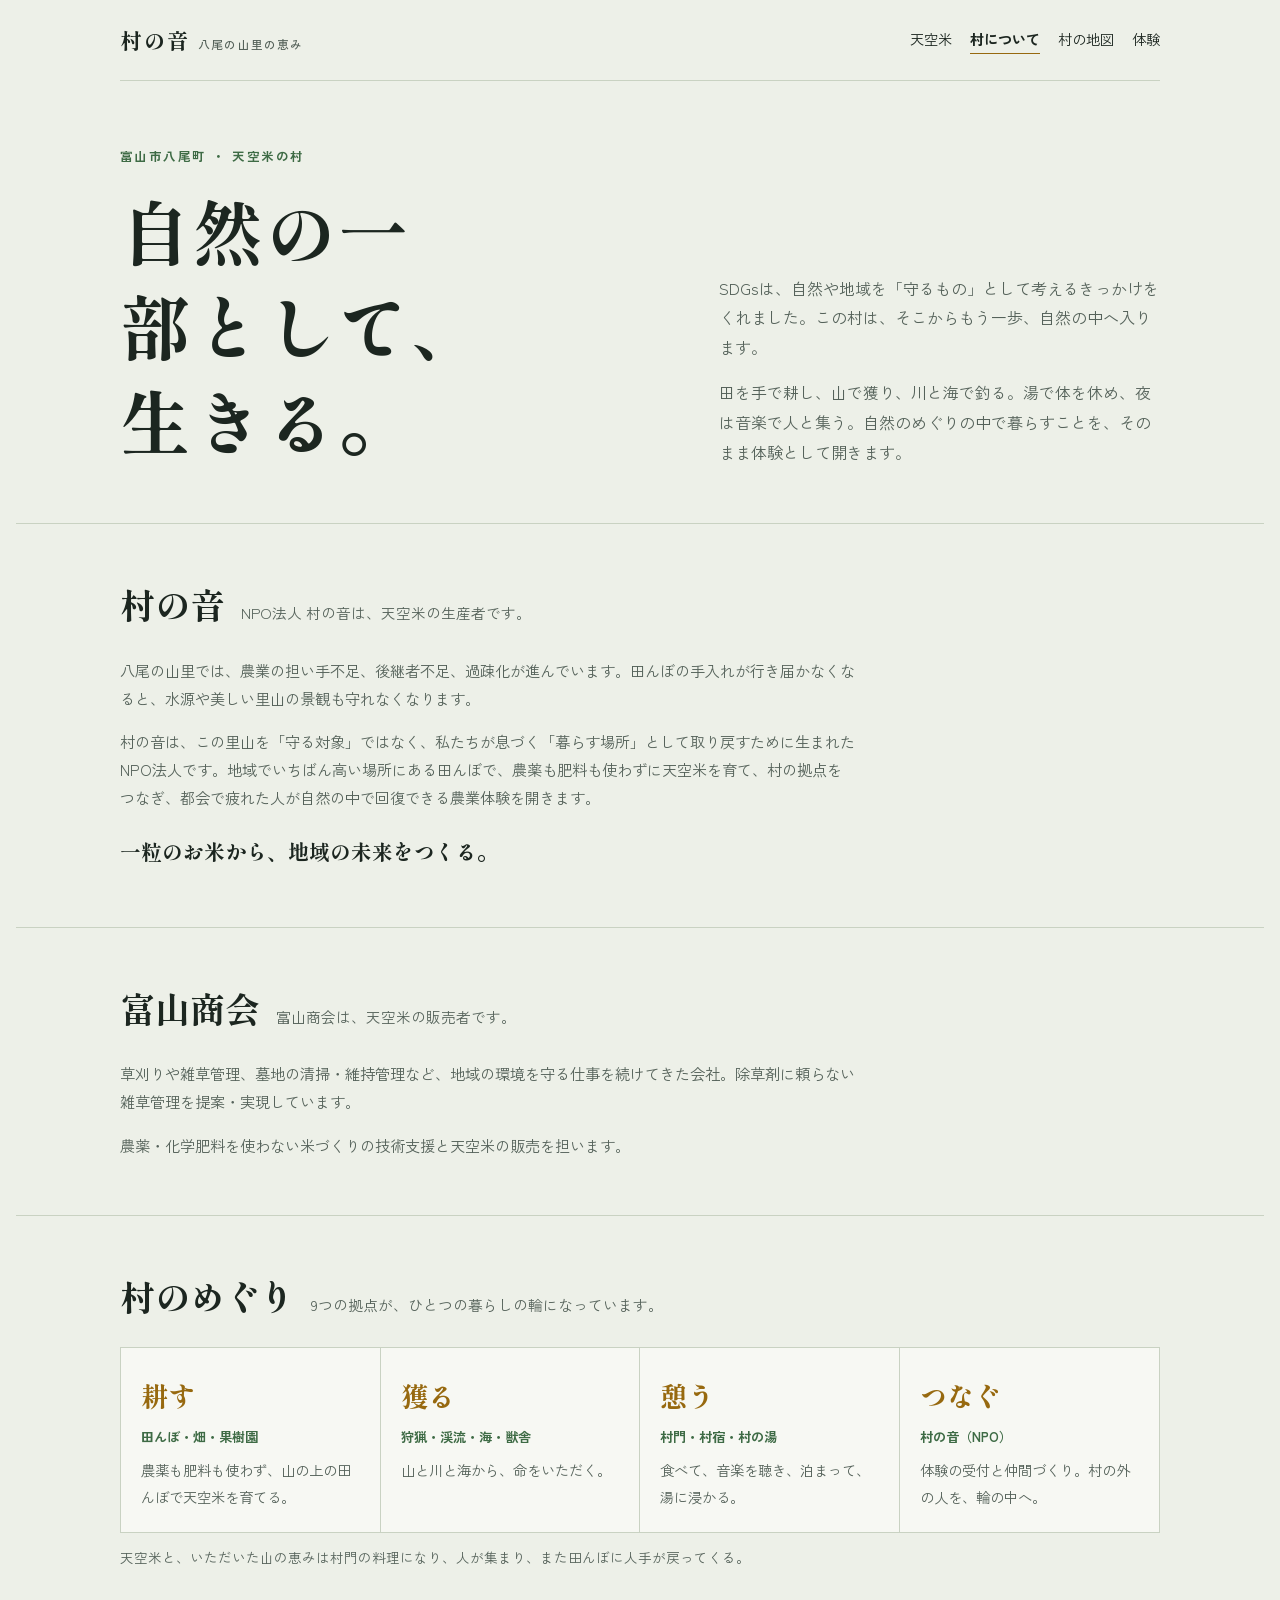
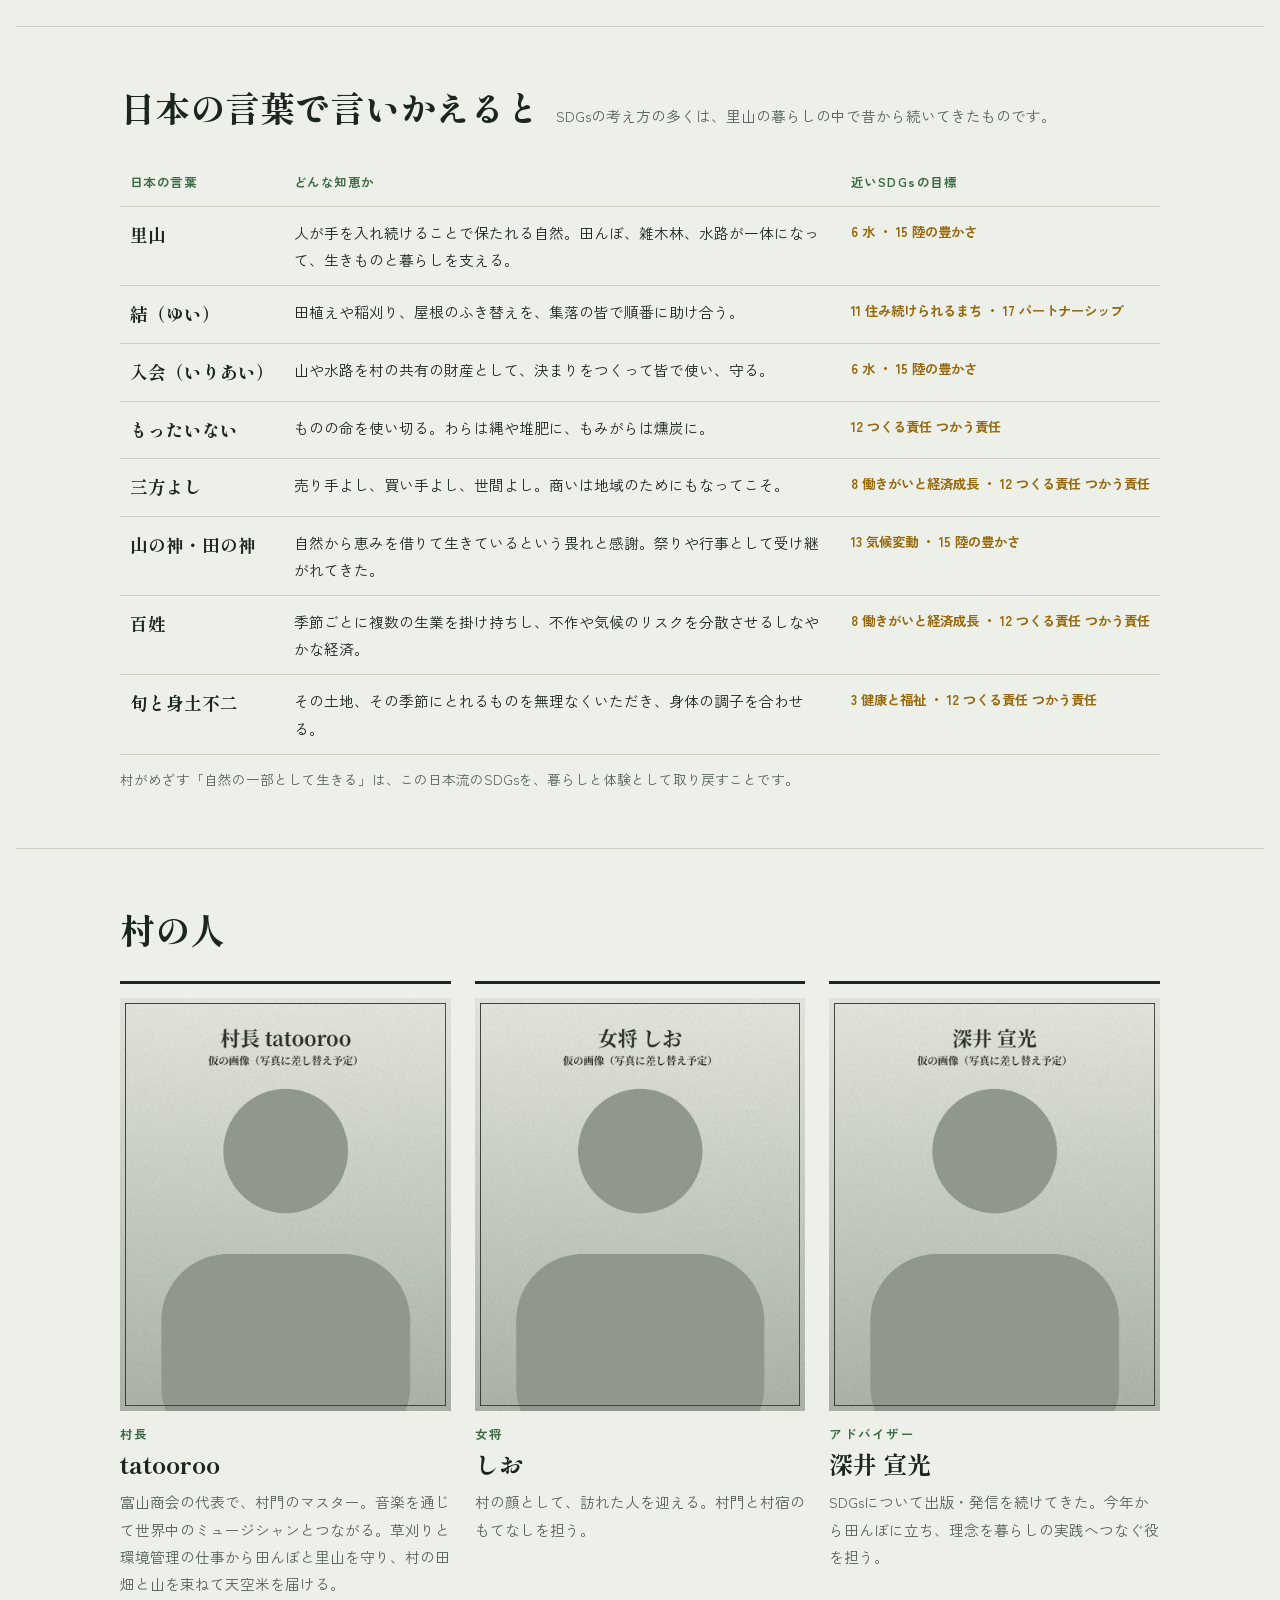
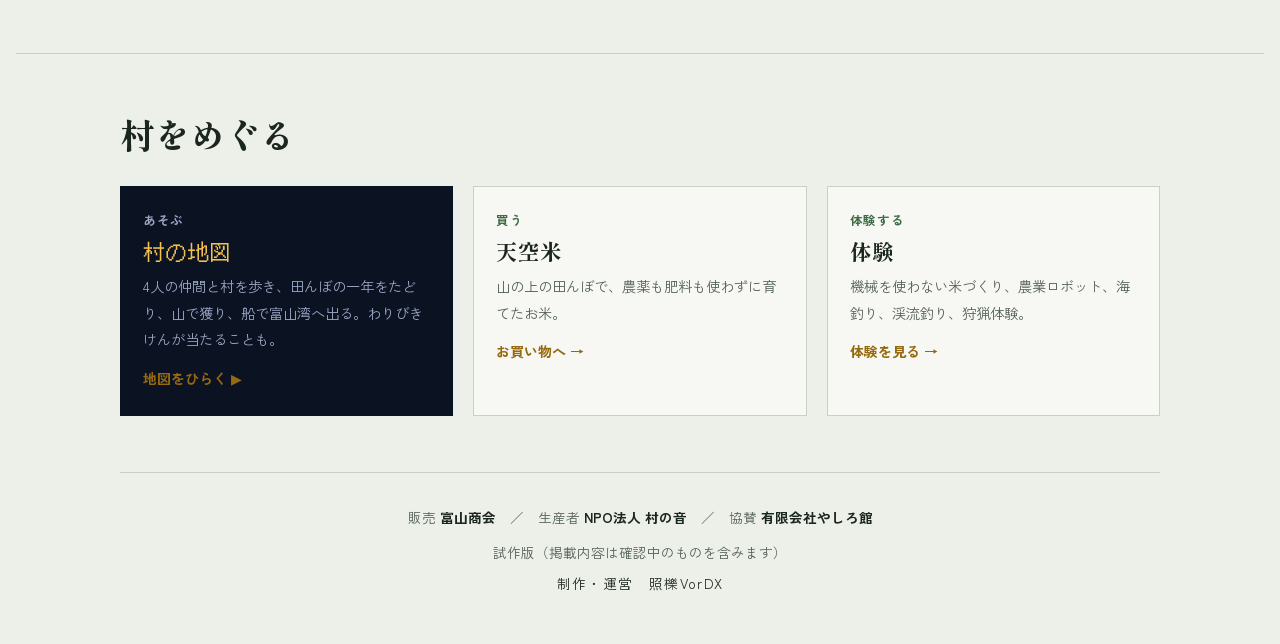
==== commit 37c5382b: "村について：本文の言い回し、富山商会の段を追加、言いかえ表に2行追加、女将の名前、村をめぐるの順、フッター中央そろえ Co-Authored-By: Claude Opus 5.5 <noreply@" ====
--- a/about.html
+++ b/about.html
@@ -9,7 +9,7 @@
 <link rel="preconnect" href="https://fonts.googleapis.com">
 <link rel="preconnect" href="https://fonts.gstatic.com" crossorigin>
 <link rel="stylesheet" href="https://fonts.googleapis.com/css2?family=DotGothic16&family=Shippori+Mincho+B1:wght@600;800&family=Zen+Kaku+Gothic+New:wght@400;500;700&display=swap">
-<link rel="stylesheet" href="style.css">
+<link rel="stylesheet" href="style.css?v=20261109f">
 </head>
 <body>
 <div class="wrap">
@@ -34,17 +34,24 @@
 <section>
   <div class="wrap">
     <div class="sec-head"><h2>村の音</h2><p>NPO法人 村の音は、天空米の生産者です。</p></div>
-    <div class="oto">
+    <div class="oto oto-solo">
       <div class="oto-text">
-        <p>八尾の山里では、農業の担い手不足、後継者不足、過疎化が進んでいます。田んぼの手入れが行き届かなくなると、水源や里山の景観も守れなくなります。</p>
-        <p>村の音は、この里山を「守る対象」ではなく「暮らす場所」として取り戻すために生まれたNPO法人です。地域でいちばん高い場所にある田んぼで、農薬も肥料も使わずに天空米を育て、村の拠点をつなぎ、都会で疲れた人が自然の中で回復できる農業体験を開きます。</p>
+        <p>八尾の山里では、農業の担い手不足、後継者不足、過疎化が進んでいます。田んぼの手入れが行き届かなくなると、水源や美しい里山の景観も守れなくなります。</p>
+        <p>村の音は、この里山を「守る対象」ではなく、私たちが息づく「暮らす場所」として取り戻すために生まれたNPO法人です。地域でいちばん高い場所にある田んぼで、農薬も肥料も使わずに天空米を育て、村の拠点をつなぎ、都会で疲れた人が自然の中で回復できる農業体験を開きます。</p>
         <p class="oto-copy">一粒のお米から、地域の未来をつくる。</p>
       </div>
-      <dl class="trio">
-        <div><dt>村の音</dt><dd>天空米をつくり、体験の受付と仲間づくりを担うNPO法人。会員として里山を応援する仕組みも準備しています。</dd></div>
-        <div><dt>富山商会</dt><dd>草刈りや雑草管理、墓地の清掃・維持管理など、地域の環境を守る仕事を続けてきた会社。除草剤に頼らない雑草管理を提案・実施し、数年前から無農薬の米づくりに取り組んでいます。天空米の販売を担います。</dd></div>
-        <div><dt>深井 宣光</dt><dd>SDGsについて出版・発信を続けてきたアドバイザー。今年から自ら田んぼに立ち、「SDGsを語る」から「実践する」へ。</dd></div>
-      </dl>
+    </div>
+  </div>
+</section>
+
+<section>
+  <div class="wrap">
+    <div class="sec-head"><h2>富山商会</h2><p>富山商会は、天空米の販売者です。</p></div>
+    <div class="oto oto-solo">
+      <div class="oto-text">
+        <p>草刈りや雑草管理、墓地の清掃・維持管理など、地域の環境を守る仕事を続けてきた会社。除草剤に頼らない雑草管理を提案・実現しています。</p>
+        <p>農薬・化学肥料を使わない米づくりの技術支援と天空米の販売を担います。</p>
+      </div>
     </div>
   </div>
 </section>
@@ -74,6 +81,8 @@
         <tr><th>もったいない</th><td>ものの命を使い切る。わらは縄や堆肥に、もみがらは燻炭に。</td><td>12 つくる責任 つかう責任</td></tr>
         <tr><th>三方よし</th><td>売り手よし、買い手よし、世間よし。商いは地域のためにもなってこそ。</td><td>8 働きがいと経済成長 ・ 12 つくる責任 つかう責任</td></tr>
         <tr><th>山の神・田の神</th><td>自然から恵みを借りて生きているという畏れと感謝。祭りや行事として受け継がれてきた。</td><td>13 気候変動 ・ 15 陸の豊かさ</td></tr>
+        <tr><th>百姓</th><td>季節ごとに複数の生業を掛け持ちし、不作や気候のリスクを分散させるしなやかな経済。</td><td>8 働きがいと経済成長 ・ 12 つくる責任 つかう責任</td></tr>
+        <tr><th>旬と身土不二</th><td>その土地、その季節にとれるものを無理なくいただき、身体の調子を合わせる。</td><td>3 健康と福祉 ・ 12 つくる責任 つかう責任</td></tr>
       </tbody>
     </table></div>
     <p class="cycle-note">村がめざす「自然の一部として生きる」は、この日本流のSDGsを、暮らしと体験として取り戻すことです。</p>
@@ -85,7 +94,7 @@
     <div class="sec-head"><h2>村の人</h2></div>
     <div class="people">
       <div class="person"><img class="pphoto" src="photos/person-sonchou.jpg" alt="村長の写真（仮）" loading="lazy"><div class="role">村長</div><h3>tatooroo</h3><p>富山商会の代表で、村門のマスター。音楽を通じて世界中のミュージシャンとつながる。草刈りと環境管理の仕事から田んぼと里山を守り、村の田畑と山を束ねて天空米を届ける。</p></div>
-      <div class="person"><img class="pphoto" src="photos/person-okami.jpg" alt="女将の写真（仮）" loading="lazy"><div class="role">女将</div><h3>しおちゃん</h3><p>村の顔として、訪れた人を迎える。村門と村宿のもてなしを担う。</p></div>
+      <div class="person"><img class="pphoto" src="photos/person-okami.jpg?v=2" alt="女将の写真（仮）" loading="lazy"><div class="role">女将</div><h3>しお</h3><p>村の顔として、訪れた人を迎える。村門と村宿のもてなしを担う。</p></div>
       <div class="person"><img class="pphoto" src="photos/person-fukai.jpg" alt="アドバイザーの写真（仮）" loading="lazy"><div class="role">アドバイザー</div><h3>深井 宣光</h3><p>SDGsについて出版・発信を続けてきた。今年から田んぼに立ち、理念を暮らしの実践へつなぐ役を担う。</p></div>
     </div>
   </div>
@@ -96,8 +105,8 @@
     <div class="sec-head"><h2>村をめぐる</h2></div>
     <div class="next">
       <a class="game" href="map.html"><div class="k">あそぶ</div><h3>村の地図</h3><p>4人の仲間と村を歩き、田んぼの一年をたどり、山で獲り、船で富山湾へ出る。わりびきけんが当たることも。</p><span class="go">地図をひらく ▶</span></a>
+      <a href="index.html"><div class="k">買う</div><h3>天空米</h3><p>山の上の田んぼで、農薬も肥料も使わずに育てたお米。</p><span class="go">お買い物へ →</span></a>
       <a href="activity.html"><div class="k">体験する</div><h3>体験</h3><p>機械を使わない米づくり、農業ロボット、海釣り、渓流釣り、狩猟体験。</p><span class="go">体験を見る →</span></a>
-      <a href="index.html"><div class="k">買う</div><h3>天空米</h3><p>山の上の田んぼで、農薬も肥料も使わずに育てたお米。</p><span class="go">お買い物へ →</span></a>
     </div>
   </div>
 </section>
--- a/style.css
+++ b/style.css
@@ -102,7 +102,7 @@
 .rice{display:grid;grid-template-columns:minmax(0,1fr) minmax(0,1.5fr);gap:40px;align-items:start}
 .rice h3,.act h3{font-size:1.35rem}
 .rice .intro p{color:var(--muted);font-size:.95rem;margin-top:10px}
-.steps{list-style:none;margin:0;padding:0;display:grid;grid-template-columns:repeat(5,minmax(0,1fr));border:1px solid var(--line);background:var(--surface)}
+.steps{list-style:none;margin:0;padding:0;display:grid;grid-template-columns:repeat(6,minmax(0,1fr));border:1px solid var(--line);background:var(--surface)}
 .steps li{padding:16px 12px;border-right:1px solid var(--line);min-width:0}
 .steps li:last-child{border-right:0}
 .steps .n{font-family:var(--f-display);font-weight:800;color:var(--gold);font-size:.9rem}
@@ -342,3 +342,48 @@
 .mbox .row{display:flex;gap:8px;justify-content:flex-end;margin-top:16px;flex-wrap:wrap}
 .mbox .bad{border-color:#b03a2e}
 .k-btn{font:inherit;font-size:.85rem;font-weight:700;border:1px solid var(--ink);background:transparent;color:var(--ink);padding:6px 12px;cursor:pointer}
+
+/* 体験：季節で色が変わる六つの手しごと */
+.steps-season li{display:flex;flex-direction:column;padding:0 0 16px;gap:0;align-items:stretch}
+.steps-season .sbox{aspect-ratio:4/3;display:flex;flex-direction:column;justify-content:center;align-items:center;text-align:center;gap:2px;padding:6px 6px;min-height:0;overflow:hidden;color:#fff;text-shadow:0 1px 2px rgba(0,0,0,.25);position:relative}
+.steps-season .sbox::after{content:"";position:absolute;inset:0;background:radial-gradient(rgba(255,255,255,.07) 1px,transparent 1px) 0 0/4px 4px;pointer-events:none}
+.steps-season .sbox .n{color:inherit;font-size:1.05rem;letter-spacing:.1em;opacity:.92}
+.steps-season .sbox .w{font-size:1.4rem;line-height:1.22;letter-spacing:.06em;word-break:keep-all}
+.steps-season .sbox .m{color:inherit;font-size:.92rem;letter-spacing:.04em;margin-top:4px;opacity:.95}
+.steps-season .s1 .sbox{background:linear-gradient(170deg,#A4C687,#6E9A58)}  /* 春：新緑 */
+.steps-season .s2 .sbox{background:linear-gradient(170deg,#5C8A55,#2E5733)}  /* 夏：濃い緑 */
+.steps-season .s3 .sbox{background:linear-gradient(170deg,#D9B85A,#A98326)}  /* 秋：黄金 */
+.steps-season .s4 .sbox{background:linear-gradient(170deg,#CF8A4E,#9B4F2C)}  /* 秋：紅葉 */
+.steps-season .s5 .sbox{background:linear-gradient(170deg,#AE9671,#73593B)}  /* 晩秋：枯葉 */
+.steps-season .s6 .sbox{background:linear-gradient(170deg,#F7F9FB,#D3DCE4);color:var(--indigo);text-shadow:none}  /* 冬：雪 */
+.steps-season .sphoto{aspect-ratio:4/3;display:flex;align-items:center;justify-content:center;background:var(--chip);border-top:1px solid var(--line);border-bottom:1px solid var(--line);color:var(--muted);font-size:.78rem;letter-spacing:.2em;overflow:hidden}
+.steps-season .sphoto img{width:100%;height:100%;object-fit:cover;display:block}
+.steps-season li > .cap{padding-inline:12px}
+.steps-season .cap{font-size:.84rem;color:var(--ink);line-height:1.7;margin-top:12px}
+.steps-season .sub{margin-inline:12px;padding-inline:0;font-size:.78rem;margin-top:10px;padding-top:8px}
+.steps-season .sub > span{display:block;margin-top:4px;padding-left:1em;text-indent:-1em}
+.steps-season .sub > span::before{content:"・"}
+.steps-season .sub i{display:inline;margin-left:.5em;white-space:nowrap}
+@media (max-width:1100px) and (min-width:761px){ .steps-season .sbox .w{font-size:1.2rem} }
+@media (max-width:760px){
+  .steps-season{grid-template-columns:repeat(2,minmax(0,1fr))}
+  .steps-season li{border-bottom:1px solid var(--line)}
+  .steps-season li:nth-child(odd){border-right:1px solid var(--line)}
+  .steps-season .sbox .w{font-size:1.25rem}
+}
+.steps-season .sbox,.steps-season .sphoto{flex:none}
+
+/* 数字・作業名・時期の位置と、行事の仕切り線の高さを6つでそろえる */
+.steps-season{grid-auto-rows:auto}
+.steps-season li{display:grid;grid-row:span 4;grid-template-rows:subgrid;row-gap:0;align-content:start}
+.steps-season .sbox{justify-content:center}
+.steps-season .sbox .w{min-height:2.44em;display:flex;align-items:center;justify-content:center}
+.steps-season .sub{align-self:stretch}
+
+/* 村の音・富山商会：本文だけの段 */
+.oto-solo{grid-template-columns:minmax(0,1fr)}
+.oto-solo .oto-text{max-width:46em}
+/* フッター：中央そろえ */
+footer{flex-direction:column;align-items:center;text-align:center;gap:10px}
+footer .foot-r{text-align:center;margin-left:0}
+footer .credit{margin-top:6px}
